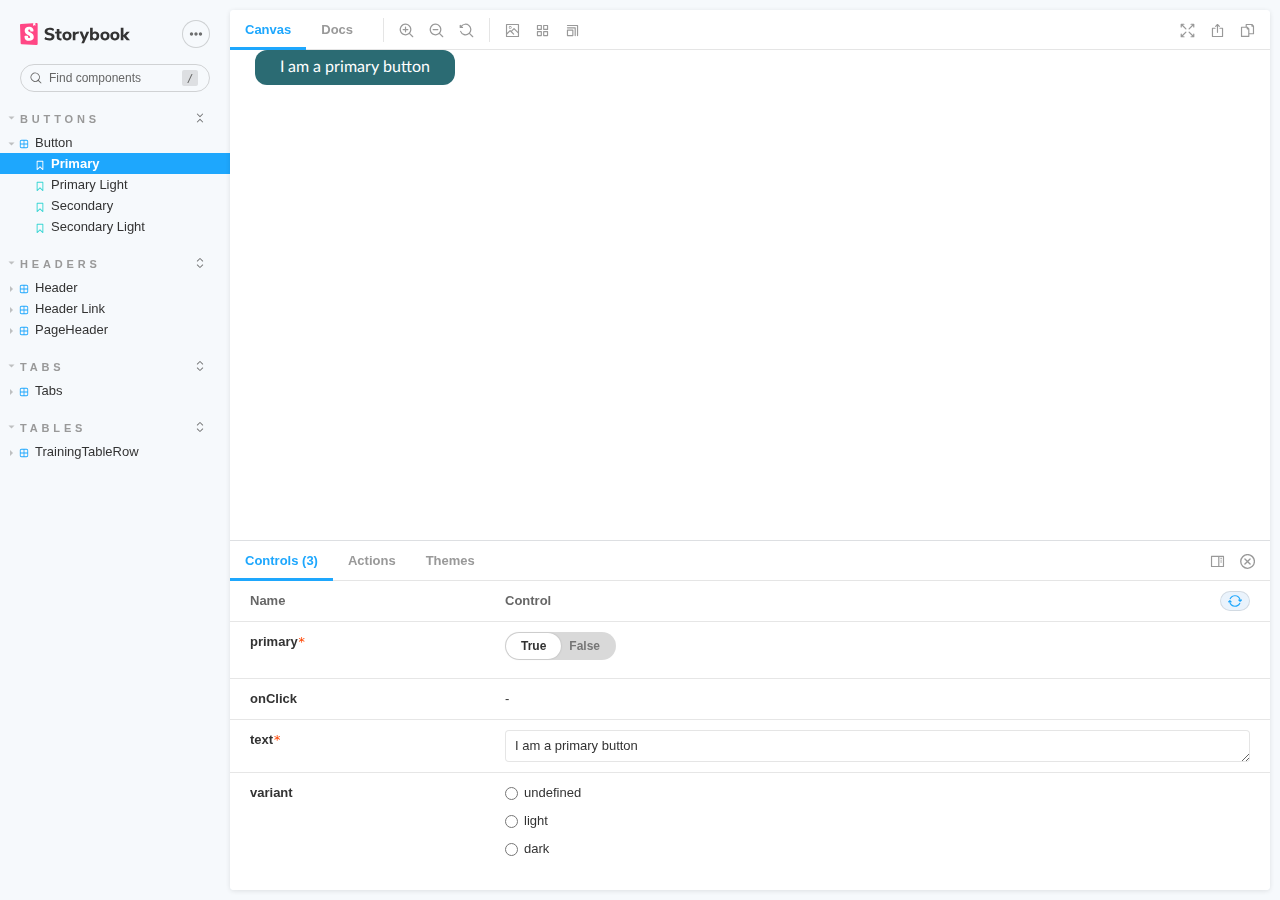
==== index.html @ d0f16ef1 "initial commit" ====
<!doctype html><html lang="en"><head><meta charset="utf-8"/><title>Storybook</title><meta name="viewport" content="width=device-width,initial-scale=1"/><style>html, body {
    overflow: hidden;
    height: 100%;
    width: 100%;
    margin: 0;
    padding: 0;
  }

  * {
    box-sizing: border-box;
  }</style><script>/* globals window */
  /* eslint-disable no-underscore-dangle */
  try {
    if (window.top !== window) {
      window.__REACT_DEVTOOLS_GLOBAL_HOOK__ = window.top.__REACT_DEVTOOLS_GLOBAL_HOOK__;
    }
  } catch (e) {
    // eslint-disable-next-line no-console
    console.warn('unable to connect to top frame for connecting dev tools');
  }

  window.onerror = function onerror(message, source, line, column, err) {
    if (window.CONFIG_TYPE !== 'DEVELOPMENT') return;
    // eslint-disable-next-line no-var, vars-on-top
    var xhr = new window.XMLHttpRequest();
    xhr.open('POST', '/runtime-error');
    xhr.setRequestHeader('Content-Type', 'application/json;charset=UTF-8');
    xhr.send(
      JSON.stringify({
        /* eslint-disable object-shorthand */
        message: message,
        source: source,
        line: line,
        column: column,
        error: err && { message: err.message, name: err.name, stack: err.stack },
        origin: 'manager',
        /* eslint-enable object-shorthand */
      })
    );
  };</script><style>#root[hidden],
      #docs-root[hidden] {
        display: none !important;
      }</style></head><body><div id="root"></div><div id="docs-root"></div><script>window['CONFIG_TYPE'] = "PRODUCTION";
            
        
            
              window['LOGLEVEL'] = "info";
            
        
            
        
            
        
            
              window['DOCS_MODE'] = false;</script><script src="runtime~main.030fe47be1de8ee0b219.manager.bundle.js"></script><script src="vendors~main.9ee77231a27331601695.manager.bundle.js"></script><script src="main.f442fdf758a8a0ae785d.manager.bundle.js"></script></body></html>
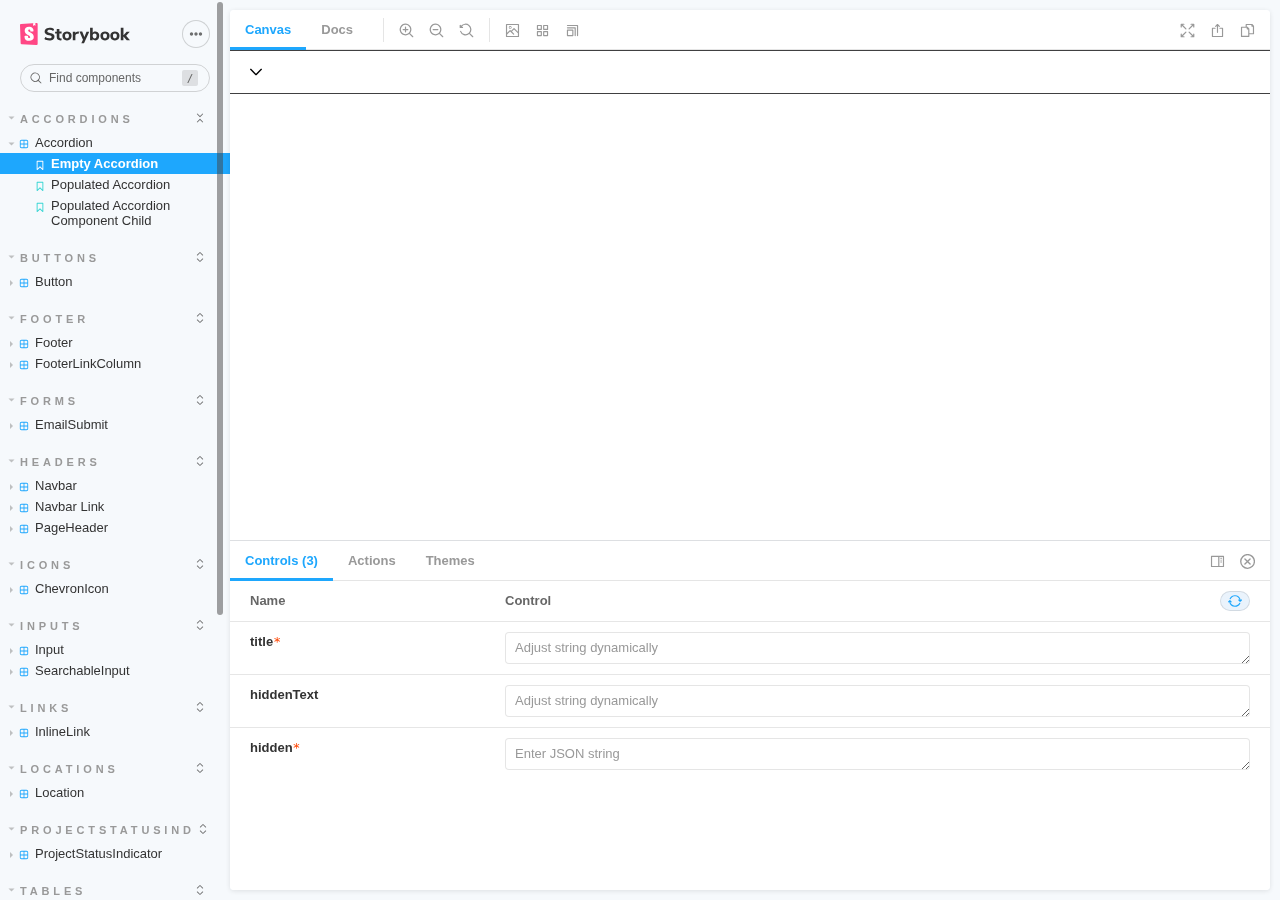
==== commit 9b43bf56: "update" ====
--- a/index.html
+++ b/index.html
@@ -52,4 +52,4 @@
             
         
             
-              window['DOCS_MODE'] = false;</script><script src="runtime~main.030fe47be1de8ee0b219.manager.bundle.js"></script><script src="vendors~main.9ee77231a27331601695.manager.bundle.js"></script><script src="main.f442fdf758a8a0ae785d.manager.bundle.js"></script></body></html>+              window['DOCS_MODE'] = false;</script><script src="runtime~main.030fe47be1de8ee0b219.manager.bundle.js"></script><script src="vendors~main.4d4e3fe15f18d2991abe.manager.bundle.js"></script><script src="main.f442fdf758a8a0ae785d.manager.bundle.js"></script></body></html>